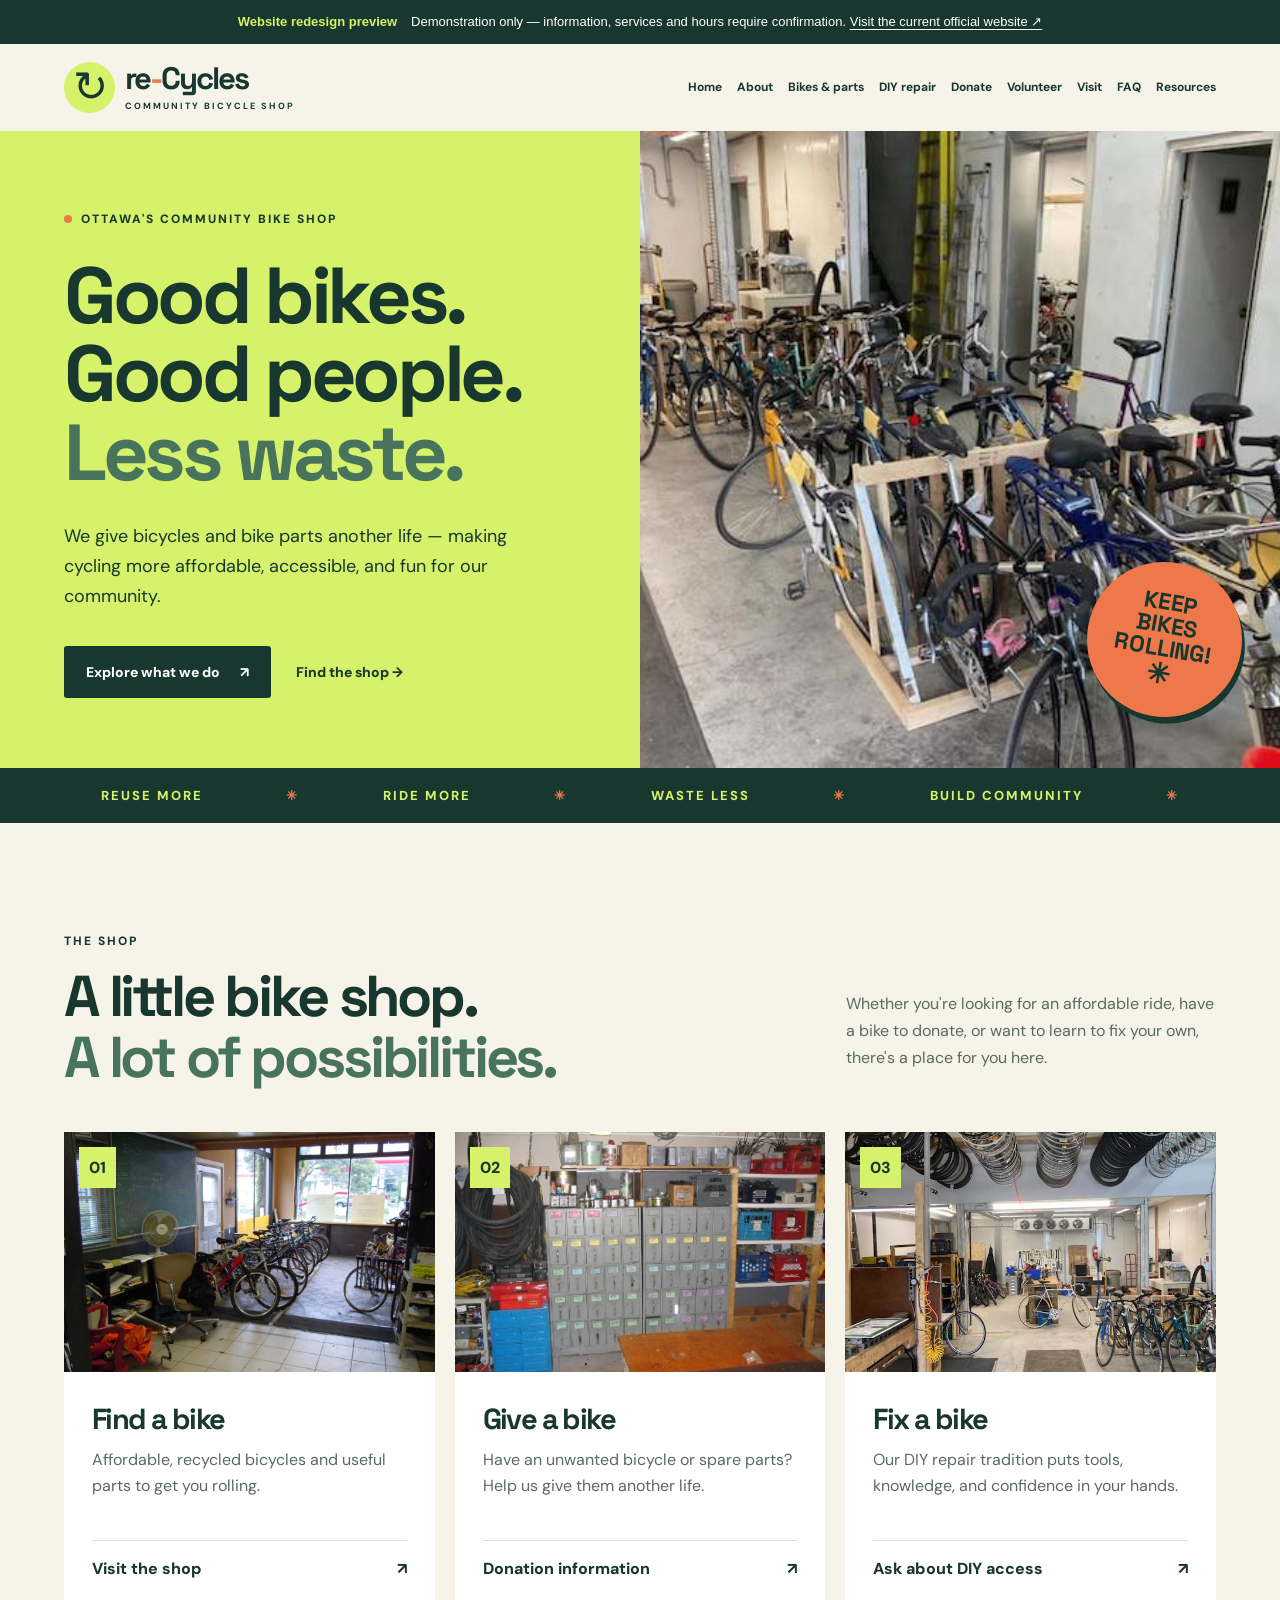
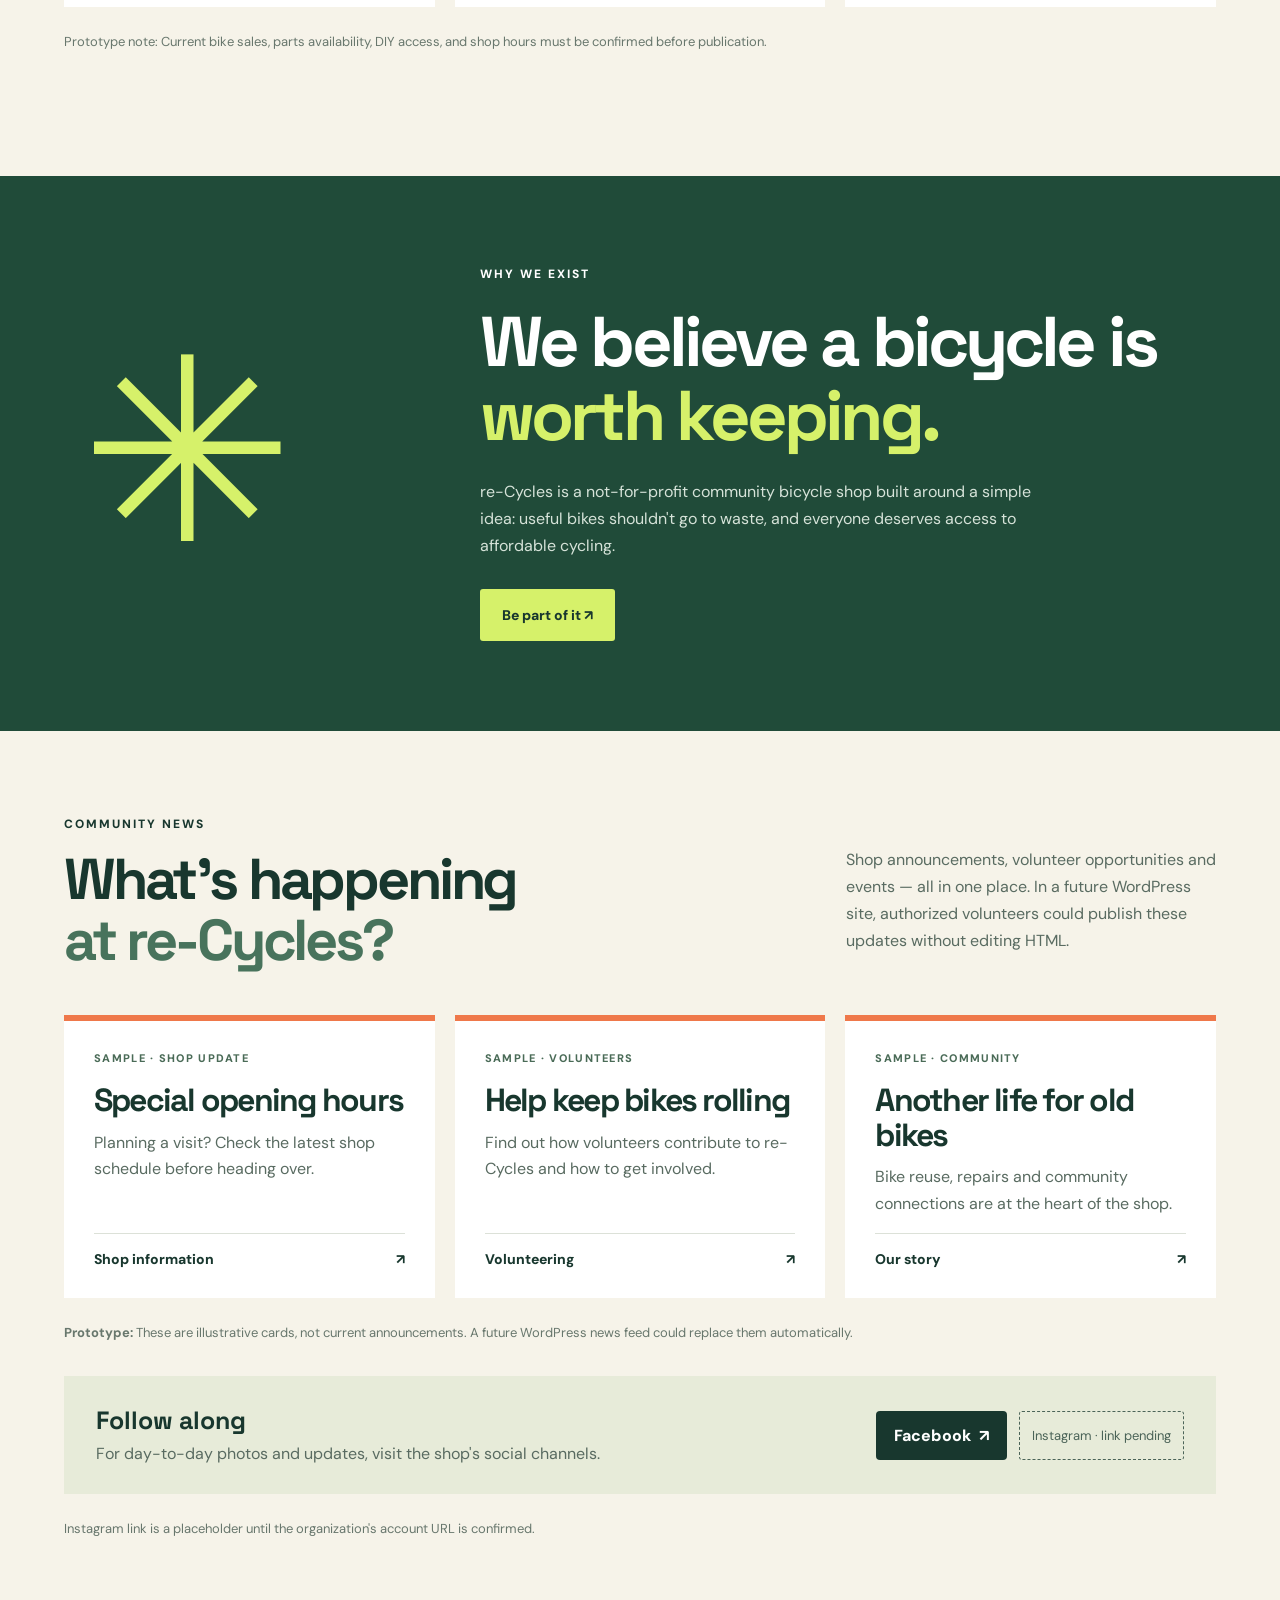
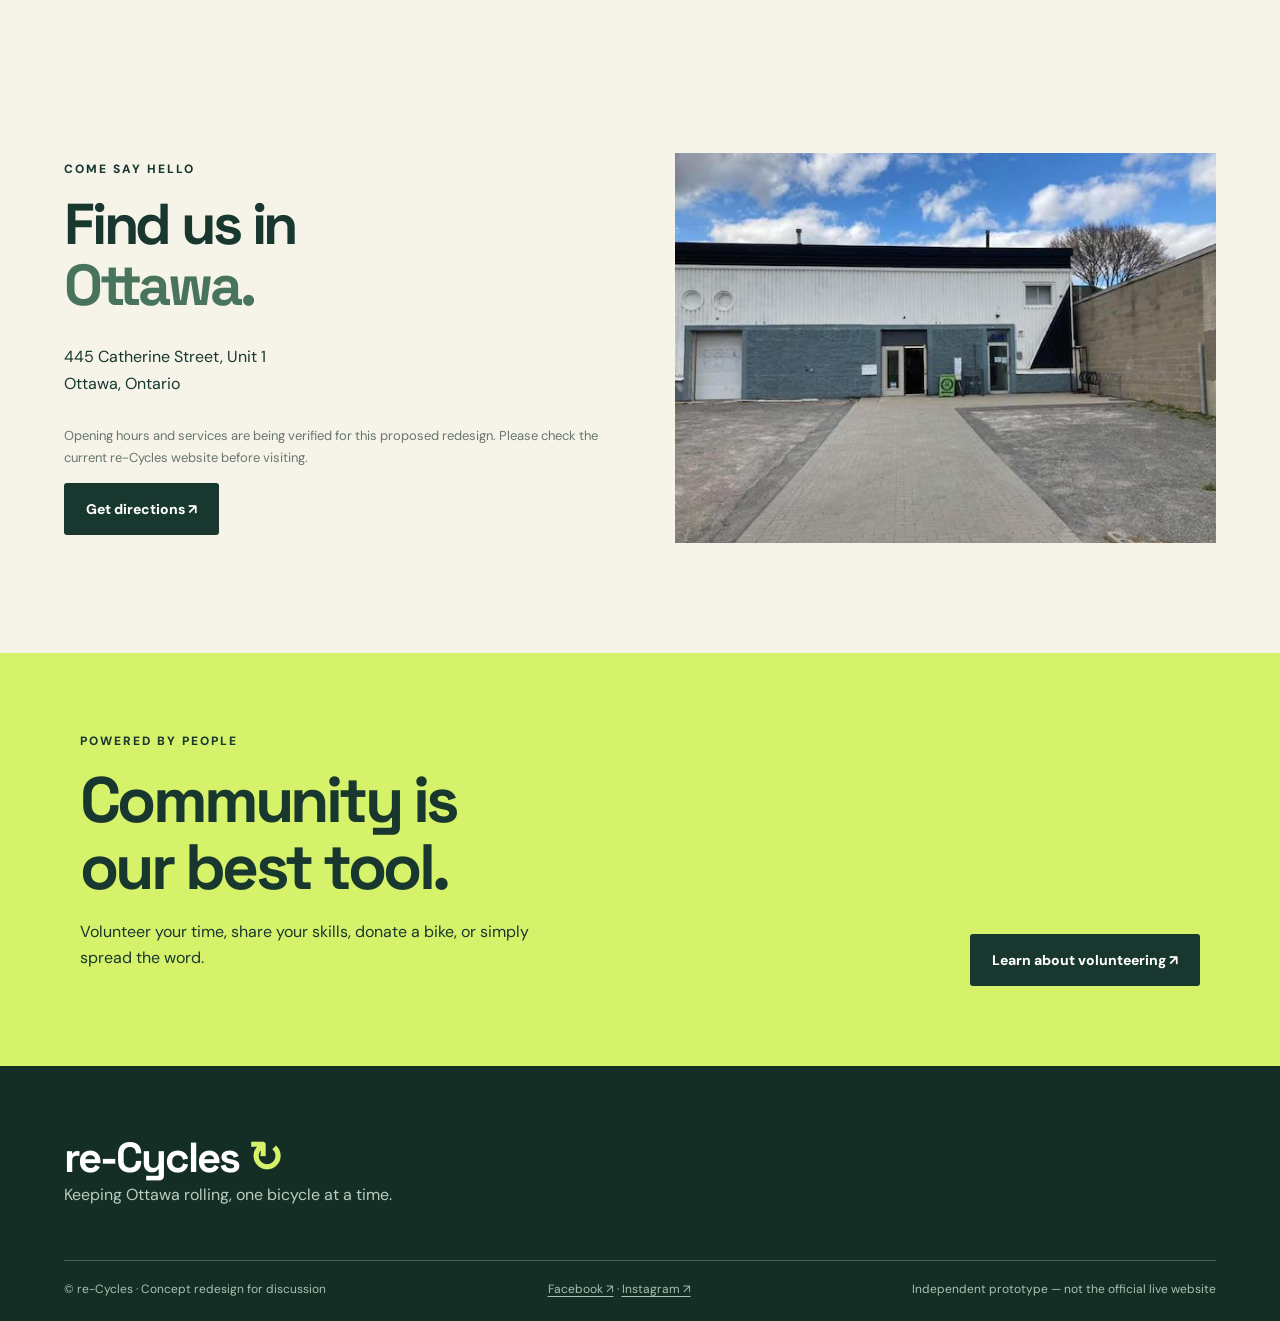
==== index.html @ 0f988ffb "Add files via upload" ====
<!doctype html>
<html lang="en"><head><meta charset="utf-8"><meta name="viewport" content="width=device-width,initial-scale=1"><meta name="description" content="re-Cycles is Ottawa's community bicycle recycling and DIY repair shop."><title>re-Cycles | Community Bicycle Shop</title><link rel="stylesheet" href="style.css"></head><body>
<div class="demo-banner" role="note"><strong>Website redesign preview</strong><span>Demonstration only — information, services and hours require confirmation. <a href="https://re-cycles.ca/" target="_blank" rel="noopener noreferrer">Visit the current official website ↗</a></span></div>

<header class="site-header"><a class="brand" href="index.html"><span class="brand-icon">↻</span><span>re<span class="hyphen">-</span>Cycles<small>COMMUNITY BICYCLE SHOP</small></span></a><button class="menu-toggle" type="button" aria-expanded="false" aria-controls="main-nav">Menu ☰</button><nav id="main-nav"><a href="index.html">Home</a><a href="about.html">About</a><a href="bikes.html">Bikes & parts</a><a href="diy.html">DIY repair</a><a href="donate.html">Donate</a><a href="volunteer.html">Volunteer</a><a href="visit.html">Visit</a><a href="faq.html">FAQ</a><a href="resources.html">Resources</a></nav></header>
<main><section class="mobile-actions" aria-label="Quick links"><a href="visit.html">⌖<span>Visit the shop</span></a><a href="bikes.html">🚲<span>Get a bike</span></a><a href="diy.html">🔧<span>Fix your bike</span></a><a href="donate.html">♡<span>Donate</span></a></section><section class="hero"><div class="hero-copy"><div class="eyebrow"><span class="dot"></span> OTTAWA'S COMMUNITY BIKE SHOP</div><h1>Good bikes.<br>Good people.<br><em>Less waste.</em></h1><p>We give bicycles and bike parts another life — making cycling more affordable, accessible, and fun for our community.</p><div class="hero-actions"><a class="button button-dark" href="bikes.html">Explore what we do <span>↗</span></a><a class="text-link" href="visit.html">Find the shop →</a></div></div><div class="hero-photo"><img src="images/445bikes.jpg" alt="Rows of bicycles at the re-Cycles workshop"><div class="photo-sticker">KEEP<br>BIKES<br>ROLLING! <span>✳</span></div></div></section>
<div class="ticker"><span>REUSE MORE</span><b>✳</b><span>RIDE MORE</span><b>✳</b><span>WASTE LESS</span><b>✳</b><span>BUILD COMMUNITY</span><b>✳</b></div>
<section class="section" id="what-we-do"><div class="section-top"><div><div class="eyebrow">THE SHOP</div><h2>A little bike shop.<br><em>A lot of possibilities.</em></h2></div><p>Whether you're looking for an affordable ride, have a bike to donate, or want to learn to fix your own, there's a place for you here.</p></div><div class="service-grid"><article class="service-card" id="find-bike"><div class="service-image"><img src="images/bikes.jpg" alt="Used bicycles"><span class="number">01</span></div><div class="service-body"><h3>Find a bike</h3><p>Affordable, recycled bicycles and useful parts to get you rolling.</p><a href="visit.html">Visit the shop <span>↗</span></a></div></article><article class="service-card" id="donate-bike"><div class="service-image"><img src="images/parts.jpg" alt="Reclaimed bicycle parts"><span class="number">02</span></div><div class="service-body"><h3>Give a bike</h3><p>Have an unwanted bicycle or spare parts? Help us give them another life.</p><a href="donate.html">Donation information <span>↗</span></a></div></article><article class="service-card" id="fix-bike"><div class="service-image"><img src="images/445inside1.jpg" alt="Inside the re-Cycles community bicycle workshop"><span class="number">03</span></div><div class="service-body"><h3>Fix a bike</h3><p>Our DIY repair tradition puts tools, knowledge, and confidence in your hands.</p><a href="diy.html">Ask about DIY access <span>↗</span></a></div></article></div><p class="note">Prototype note: Current bike sales, parts availability, DIY access, and shop hours must be confirmed before publication.</p></section>
<section class="mission" id="about"><div class="mission-symbol">✳</div><div><div class="eyebrow">WHY WE EXIST</div><h2>We believe a bicycle is <em>worth keeping.</em></h2><p>re-Cycles is a not-for-profit community bicycle shop built around a simple idea: useful bikes shouldn't go to waste, and everyone deserves access to affordable cycling.</p><a class="button button-light" href="volunteer.html">Be part of it ↗</a></div></section>
<section class="section news-section" id="news" aria-labelledby="news-heading"><div class="section-top"><div><div class="eyebrow">COMMUNITY NEWS</div><h2 id="news-heading">What's happening<br><em>at re-Cycles?</em></h2></div><p>Shop announcements, volunteer opportunities and events — all in one place. In a future WordPress site, authorized volunteers could publish these updates without editing HTML.</p></div><div class="news-grid"><article class="news-card"><span class="news-type">SAMPLE · SHOP UPDATE</span><h3>Special opening hours</h3><p>Planning a visit? Check the latest shop schedule before heading over.</p><a href="visit.html">Shop information <span aria-hidden="true">↗</span></a></article><article class="news-card"><span class="news-type">SAMPLE · VOLUNTEERS</span><h3>Help keep bikes rolling</h3><p>Find out how volunteers contribute to re-Cycles and how to get involved.</p><a href="volunteer.html">Volunteering <span aria-hidden="true">↗</span></a></article><article class="news-card"><span class="news-type">SAMPLE · COMMUNITY</span><h3>Another life for old bikes</h3><p>Bike reuse, repairs and community connections are at the heart of the shop.</p><a href="about.html">Our story <span aria-hidden="true">↗</span></a></article></div><p class="note"><strong>Prototype:</strong> These are illustrative cards, not current announcements. A future WordPress news feed could replace them automatically.</p><div class="social-strip"><div><strong>Follow along</strong><p>For day-to-day photos and updates, visit the shop's social channels.</p></div><div class="social-links"><a href="https://www.facebook.com/reCyclesBicycleShop" target="_blank" rel="noopener noreferrer">Facebook <span aria-hidden="true">↗</span></a><span class="social-pending" title="Official account link to be confirmed">Instagram · link pending</span></div></div><p class="note">Instagram link is a placeholder until the organization's account URL is confirmed.</p></section>
<section class="section lower" id="visit"><div><div class="eyebrow">COME SAY HELLO</div><h2>Find us in<br><em>Ottawa.</em></h2><p>445 Catherine Street, Unit 1<br>Ottawa, Ontario</p><p class="note">Opening hours and services are being verified for this proposed redesign. Please check the current re-Cycles website before visiting.</p><a class="button button-dark" href="https://www.google.com/maps/search/?api=1&query=445+Catherine+Street+Ottawa" target="_blank" rel="noopener">Get directions ↗</a></div><img src="images/445outside.jpg" alt="Exterior of the re-Cycles shop at 445 Catherine Street"></section>
<section class="join" id="get-involved"><div><div class="eyebrow">POWERED BY PEOPLE</div><h2>Community is<br>our best tool.</h2><p>Volunteer your time, share your skills, donate a bike, or simply spread the word.</p></div><a class="button button-dark" href="volunteer.html">Learn about volunteering ↗</a></section></main>
<footer><div class="footer-brand">re-Cycles <span>↻</span></div><p>Keeping Ottawa rolling, one bicycle at a time.</p><div class="footer-bottom"><span>© re-Cycles · Concept redesign for discussion</span><span><a href="https://www.facebook.com/reCyclesBicycleShop" target="_blank" rel="noopener noreferrer">Facebook ↗</a> · <a href="https://www.instagram.com/" target="_blank" rel="noopener noreferrer" title="Instagram address to be confirmed">Instagram ↗</a></span><span>Independent prototype — not the official live website</span></div></footer>
<script>const toggle=document.querySelector('.menu-toggle'),nav=document.querySelector('#main-nav');toggle.addEventListener('click',()=>{const open=toggle.getAttribute('aria-expanded')==='true';toggle.setAttribute('aria-expanded',String(!open));nav.classList.toggle('open',!open)});nav.querySelectorAll('a').forEach(a=>a.addEventListener('click',()=>{nav.classList.remove('open');toggle.setAttribute('aria-expanded','false')}));</script></body></html>
---- style.css ----
@import url('https://fonts.googleapis.com/css2?family=DM+Sans:wght@400;500;600;700;800&family=Space+Grotesk:wght@400;500;600;700&display=swap');
:root{--cream:#f6f3e9;--ink:#18372e;--green:#204b39;--lime:#d6f16a;--orange:#ef784a;--muted:#596b61}*{box-sizing:border-box}html{scroll-behavior:smooth}body{margin:0;background:var(--cream);color:var(--ink);font-family:'DM Sans',Arial,sans-serif}a{color:inherit;text-decoration:none}img{display:block;width:100%;object-fit:cover}.site-header{display:flex;align-items:center;justify-content:space-between;padding:18px max(5%,calc((100vw - 1280px)/2));gap:25px;background:var(--cream)}.brand{display:flex;align-items:center;gap:10px;font:700 31px 'Space Grotesk',sans-serif;letter-spacing:-2px;line-height:1}.brand-icon{display:grid;place-items:center;background:var(--lime);border-radius:50%;height:51px;width:51px;font-size:42px;font-weight:400}.brand small{display:block;font:700 9px 'DM Sans',sans-serif;letter-spacing:2px;margin-top:6px}.hyphen{color:#e77c51}nav{display:flex;align-items:center;gap:30px;font-size:14px;font-weight:700}nav a:hover,.text-link:hover{text-decoration:underline}.nav-cta{background:var(--ink);color:white;padding:14px 21px;border-radius:3px}.menu-toggle{display:none}.hero{display:grid;grid-template-columns:1fr 1fr;min-height:570px;background:var(--lime)}.hero-copy{padding:80px 7% 70px max(10%,calc((100vw - 1280px)/2));align-self:center}.eyebrow{font-size:12px;font-weight:800;letter-spacing:2px;display:flex;align-items:center;gap:9px}.dot{height:8px;width:8px;border-radius:50%;background:var(--orange)}h1,h2,h3,p{margin-top:0}h1,h2,h3{font-family:'Space Grotesk',sans-serif;letter-spacing:-.055em}h1{font-size:clamp(58px,6.2vw,104px);line-height:.99;margin:30px 0}h1 em,h2 em{font-style:normal;color:#48735c}.hero-copy p{max-width:480px;font-size:18px;line-height:1.65}.hero-actions{display:flex;gap:25px;align-items:center;margin-top:35px;flex-wrap:wrap}.button{display:inline-flex;gap:20px;align-items:center;justify-content:space-between;padding:17px 22px;border-radius:3px;font-weight:800;font-size:14px}.button-dark{background:var(--ink);color:white}.button-light{background:var(--lime);color:var(--ink)}.text-link{font-weight:800;font-size:14px}.hero-photo{position:relative;min-height:480px}.hero-photo img{height:100%;filter:saturate(.85)}.photo-sticker{position:absolute;right:6%;bottom:8%;width:155px;height:155px;display:flex;flex-direction:column;justify-content:center;align-items:center;transform:rotate(10deg);background:var(--orange);border-radius:50%;font:800 23px/1 'Space Grotesk',sans-serif;text-align:center;box-shadow:4px 6px 0 #18372e}.photo-sticker span{font-size:28px}.ticker{display:flex;justify-content:space-around;gap:10px;background:var(--ink);color:var(--lime);padding:19px 5%;font-weight:800;font-size:13px;letter-spacing:2px}.ticker b{color:var(--orange)}.section{max-width:1280px;margin:auto;padding:110px 5%}.section-top{display:flex;justify-content:space-between;align-items:end;gap:50px;margin-bottom:45px}.section-top h2,.lower h2{font-size:clamp(42px,4.5vw,70px);line-height:1.05;margin:17px 0 0}.section-top>p{max-width:370px;line-height:1.7;color:var(--muted)}.service-grid{display:grid;grid-template-columns:repeat(3,1fr);gap:20px}.service-card{background:#fff;overflow:hidden}.service-image{position:relative;height:240px}.service-image img{height:100%}.number{position:absolute;top:15px;left:15px;background:var(--lime);font-weight:800;padding:10px}.service-body{padding:28px}.service-body h3{font-size:29px;margin-bottom:10px}.service-body p{line-height:1.6;color:var(--muted);min-height:77px}.service-body a{display:flex;justify-content:space-between;font-weight:800;border-top:1px solid #dce1d8;padding-top:17px}.note{color:#68776d;font-size:13px;line-height:1.6;margin-top:25px}.mission{background:var(--green);color:white;padding:90px max(5%,calc((100vw - 1120px)/2));display:grid;grid-template-columns:1fr 2fr;gap:40px;align-items:center}.mission-symbol{font-size:clamp(150px,20vw,300px);line-height:1;color:var(--lime)}.mission h2{font-size:clamp(45px,5.5vw,80px);line-height:1.05;margin:24px 0}.mission h2 em{color:var(--lime)}.mission p{max-width:580px;line-height:1.7;color:#d6e3d9;margin-bottom:30px}.lower{display:grid;grid-template-columns:1fr 1fr;align-items:center;gap:70px}.lower p{line-height:1.7;margin-top:28px}.lower img{height:390px}.join{background:var(--lime);padding:80px max(5%,calc((100vw - 1120px)/2));display:flex;align-items:end;justify-content:space-between;gap:30px}.join h2{font-size:clamp(48px,5vw,76px);line-height:1.05;margin:18px 0}.join p{max-width:500px;line-height:1.6}footer{background:#142e25;color:white;padding:65px 5% 24px}.footer-brand{font:700 42px 'Space Grotesk',sans-serif;letter-spacing:-2px}.footer-brand span{color:var(--lime)}footer>p{color:#bacdc0}.footer-bottom{display:flex;justify-content:space-between;gap:20px;border-top:1px solid #466054;margin-top:55px;padding-top:20px;color:#a9c1b0;font-size:12px}@media(max-width:850px){.site-header{padding:15px 5%;flex-wrap:wrap}.menu-toggle{display:block;background:transparent;border:1px solid var(--ink);padding:10px;font-weight:800}nav{display:none;width:100%;flex-direction:column;align-items:stretch;gap:0}nav.open{display:flex}nav a{padding:14px}.hero{grid-template-columns:1fr}.hero-copy{padding:70px 6%}.hero-photo{min-height:340px;height:400px}.section{padding:70px 5%}.section-top{display:block}.service-grid{grid-template-columns:1fr}.service-image{height:260px}.service-body p{min-height:0}.mission{grid-template-columns:1fr;padding:70px 6%}.mission-symbol{font-size:120px}.lower{grid-template-columns:1fr;gap:30px}.join{display:block;padding:70px 6%}.join .button{margin-top:20px}.ticker{font-size:10px;flex-wrap:wrap}.footer-bottom{flex-direction:column}}@media(prefers-reduced-motion:reduce){html{scroll-behavior:auto}}

/* Version 2: mobile-first quick actions and accessible touch navigation */
.mobile-actions{display:none}
#find-bike,#fix-bike,#donate-bike,#visit{scroll-margin-top:24px}
:focus-visible{outline:3px solid #ef784a;outline-offset:4px}
@media(max-width:850px){
 .mobile-actions{display:grid;grid-template-columns:repeat(2,minmax(0,1fr));gap:10px;padding:14px 5% 18px;background:var(--cream)}
 .mobile-actions a{min-height:84px;display:flex;flex-direction:column;justify-content:center;align-items:center;gap:7px;text-align:center;background:#e7ebd9;border:1px solid #cbd6bf;border-radius:9px;font-size:14px;font-weight:800;padding:10px 6px}
 .mobile-actions a span{font-size:25px;line-height:1}
 .mobile-actions a:active{background:var(--lime)}
 .menu-toggle{min-height:44px;min-width:92px;border-radius:6px;cursor:pointer}
 nav a{min-height:48px;display:flex;align-items:center;border-top:1px solid #d5dfd0}
 .hero-copy{padding:52px 6%}
 .hero-copy h1{font-size:clamp(48px,10vw,74px)}
 .hero-photo{height:310px;min-height:310px}
 .photo-sticker{height:118px;width:118px;font-size:18px}
 .section-top h2,.lower h2{font-size:clamp(39px,8vw,60px)}
 .service-body a{min-height:48px;align-items:center}
}
@media(max-width:380px){.brand{font-size:25px}.brand-icon{height:42px;width:42px;font-size:35px}.brand small{font-size:7px}.mobile-actions a{font-size:13px}}

/* Version 3: shared internal-page layout */
.site-header nav{gap:15px;flex-wrap:wrap}.site-header nav a{font-size:12px}.sub-hero{background:var(--lime);padding:80px max(5%,calc((100vw - 1120px)/2)) 75px}.sub-hero h1{font-size:clamp(50px,7vw,90px);margin:20px 0}.sub-hero p{font-size:19px;max-width:700px;line-height:1.6}.sub-content{max-width:1120px;margin:auto;padding:65px 5%;display:grid;grid-template-columns:1fr 1fr;gap:22px}.sub-photo{grid-column:1/-1;height:340px}.info-panel{background:white;padding:32px;min-width:0}.info-panel h2{font-size:clamp(27px,3vw,39px);line-height:1.1}.info-panel p,.info-panel li{line-height:1.7;color:#425a4e}.info-panel p:last-child{margin-bottom:0}.inline-link{font-weight:700;text-decoration:underline;text-underline-offset:3px}.faq-list{padding-left:20px}.faq-list li{margin-bottom:10px}.sub-end{padding:60px 5%;background:#e7ebd9;text-align:center}.sub-end h2{font-size:40px}.sub-end p{max-width:600px;margin:0 auto 25px;line-height:1.6}.sub-end .button{display:inline-flex}.mobile-actions a span{font-size:inherit;line-height:inherit}
@media(max-width:850px){.site-header nav{gap:0}.site-header nav a{font-size:15px}.sub-hero{padding:55px 6%}.sub-hero h1{font-size:clamp(44px,11vw,70px)}.sub-content{grid-template-columns:1fr;padding:35px 5%}.sub-photo{height:240px}.info-panel{padding:25px}.sub-end{padding:55px 6%}}

/* Version 4 — sample news cards and social channels */
.news-section{padding-top:85px;padding-bottom:90px}.news-grid{display:grid;grid-template-columns:repeat(3,minmax(0,1fr));gap:20px}.news-card{background:#fff;padding:30px;display:flex;flex-direction:column;min-height:270px;border-top:6px solid var(--orange)}.news-type{font-size:11px;font-weight:800;letter-spacing:1.3px;color:#4a6b57}.news-card h3{font-size:clamp(25px,2.5vw,34px);line-height:1.08;margin:18px 0 12px}.news-card p{color:var(--muted);line-height:1.65;flex:1}.news-card a{border-top:1px solid #dce1d8;padding-top:16px;font-size:14px;font-weight:800;display:flex;justify-content:space-between;gap:15px}.social-strip{margin-top:32px;padding:28px 32px;background:#e7ebd9;display:flex;align-items:center;justify-content:space-between;gap:20px}.social-strip strong{font:700 25px 'Space Grotesk',sans-serif}.social-strip p{margin:6px 0 0;line-height:1.5;color:var(--muted)}.social-links{display:flex;flex-wrap:wrap;gap:12px}.social-links a{padding:14px 18px;background:var(--ink);color:#fff;border-radius:4px;font-weight:800;white-space:nowrap;min-height:48px;display:inline-flex;align-items:center;gap:8px}.social-links a:hover,.social-links a:focus-visible{background:#315b48}.footer-bottom a{text-decoration:underline;text-underline-offset:3px}@media(max-width:850px){.news-grid{grid-template-columns:1fr}.news-card{min-height:0}.social-strip{flex-direction:column;align-items:flex-start;padding:24px}.social-links{width:100%}.social-links a{flex:1;justify-content:center}}@media(max-width:420px){.social-links{flex-direction:column}}

/* Presentation prototype notice */
.demo-banner{background:#18372e;color:#fff;padding:12px 5%;display:flex;align-items:center;justify-content:center;gap:14px;flex-wrap:wrap;font:500 13px/1.5 Arial,sans-serif;text-align:center}
.demo-banner strong{color:#d6f16a;font-weight:800}
.demo-banner a{color:#fff;text-decoration:underline;text-underline-offset:3px}
.demo-banner a:hover,.demo-banner a:focus-visible{color:#d6f16a}
.social-pending{display:inline-flex;align-items:center;padding:10px 12px;border:1px dashed currentColor;border-radius:3px;opacity:.75;font-size:13px}
@media(max-width:600px){.demo-banner{padding:11px 5%;gap:3px;flex-direction:column}.demo-banner span{font-size:12px}}
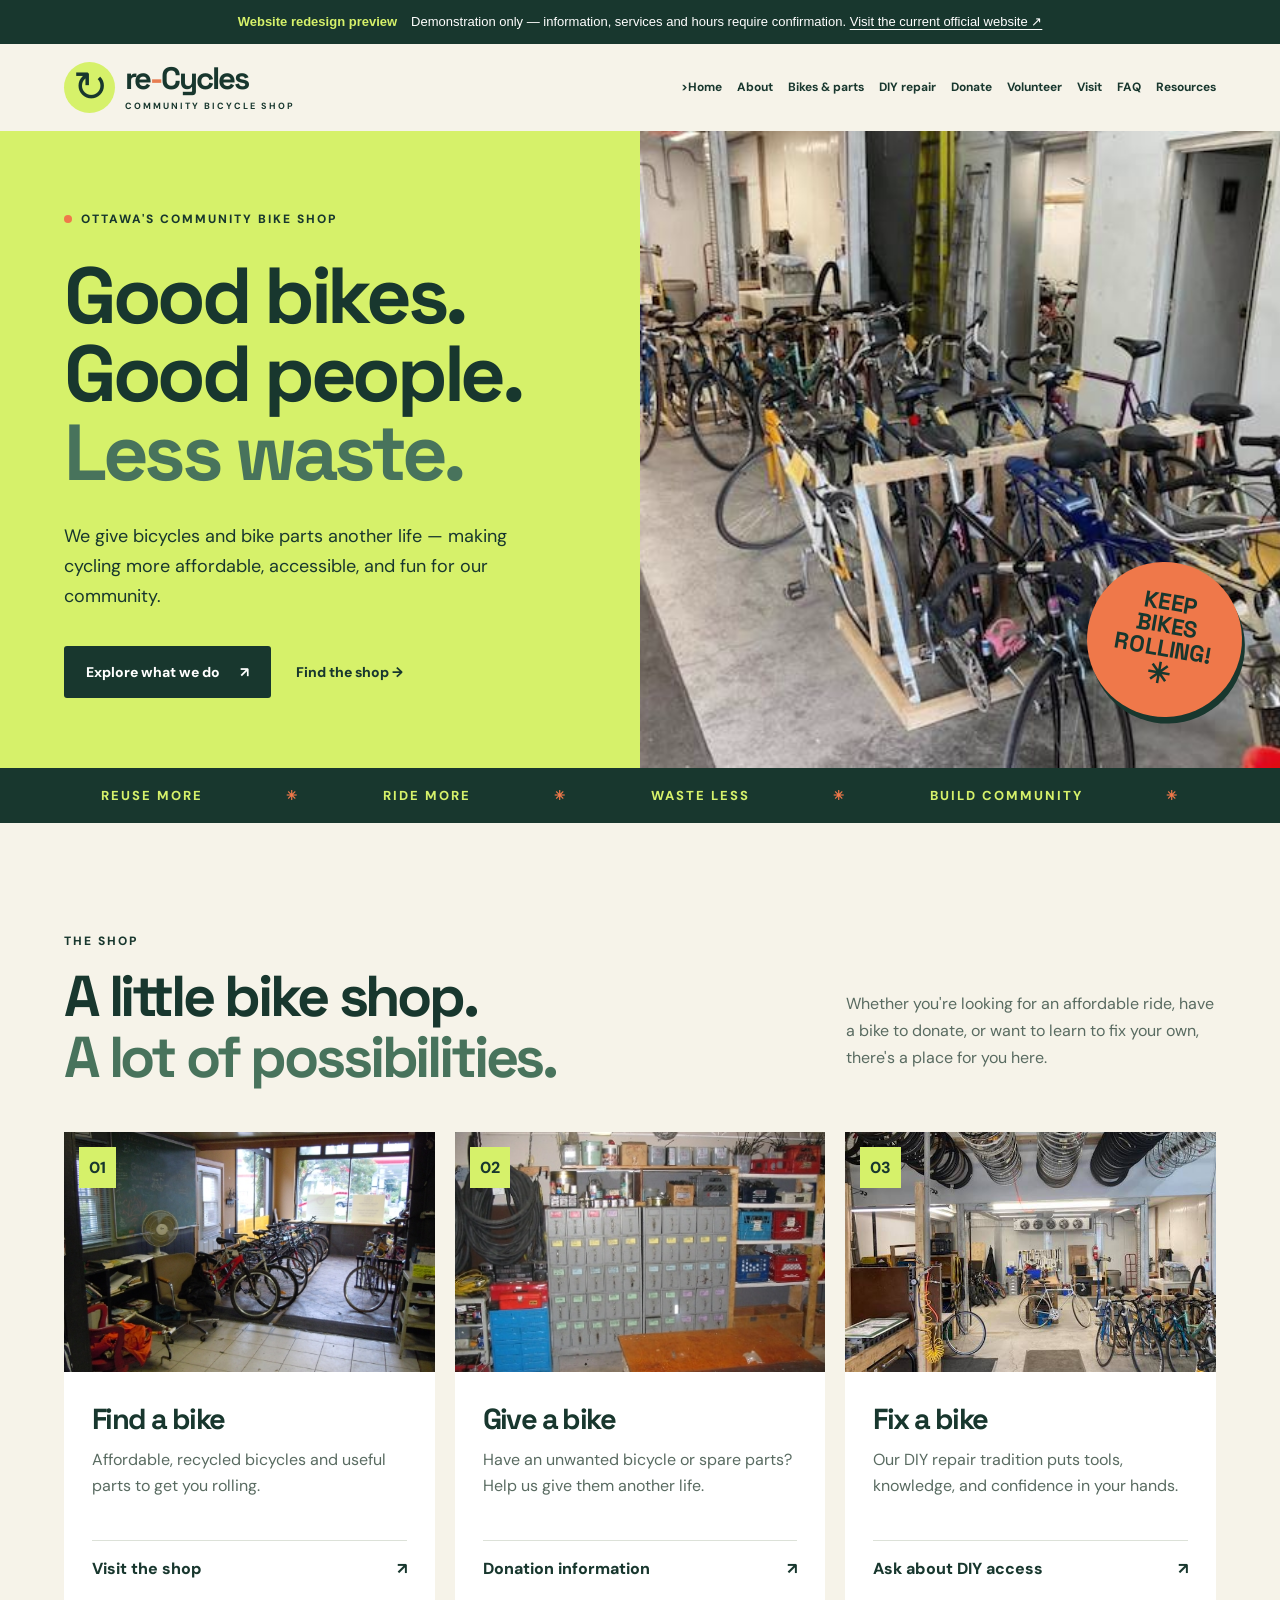
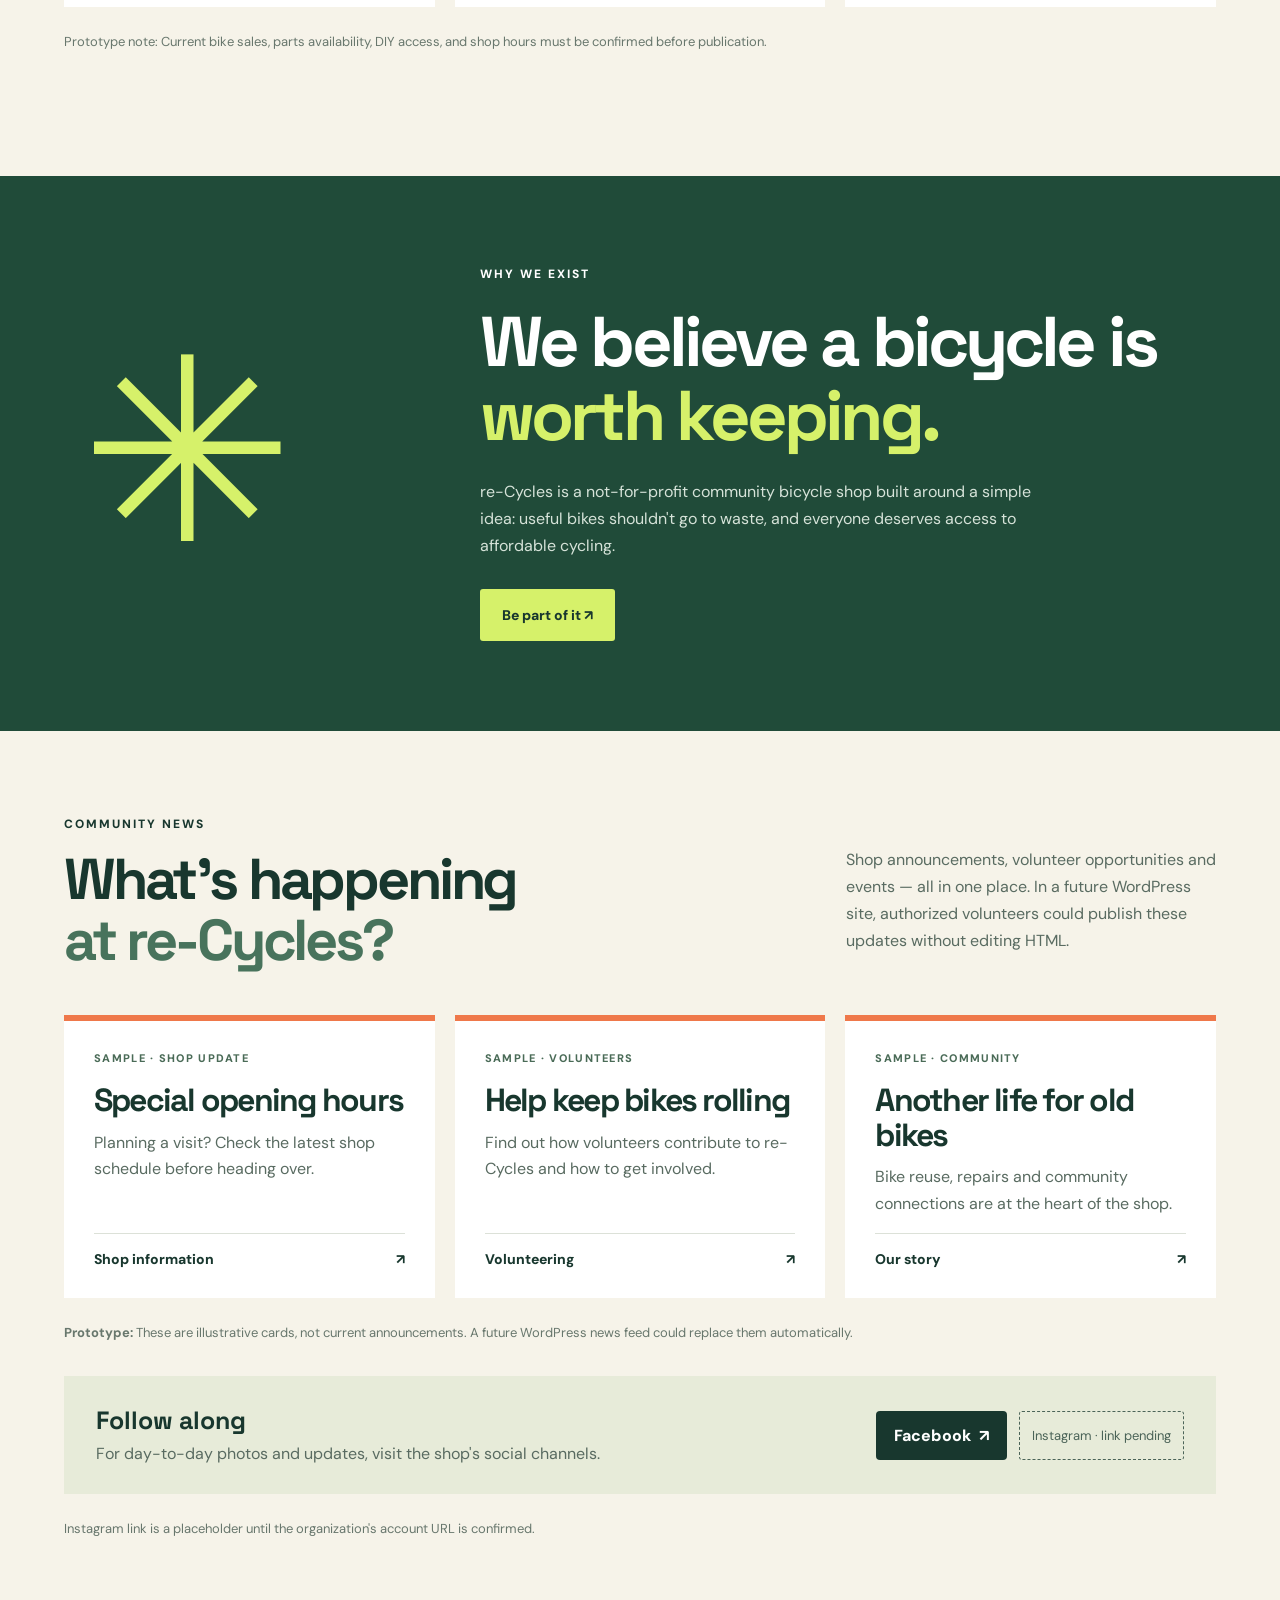
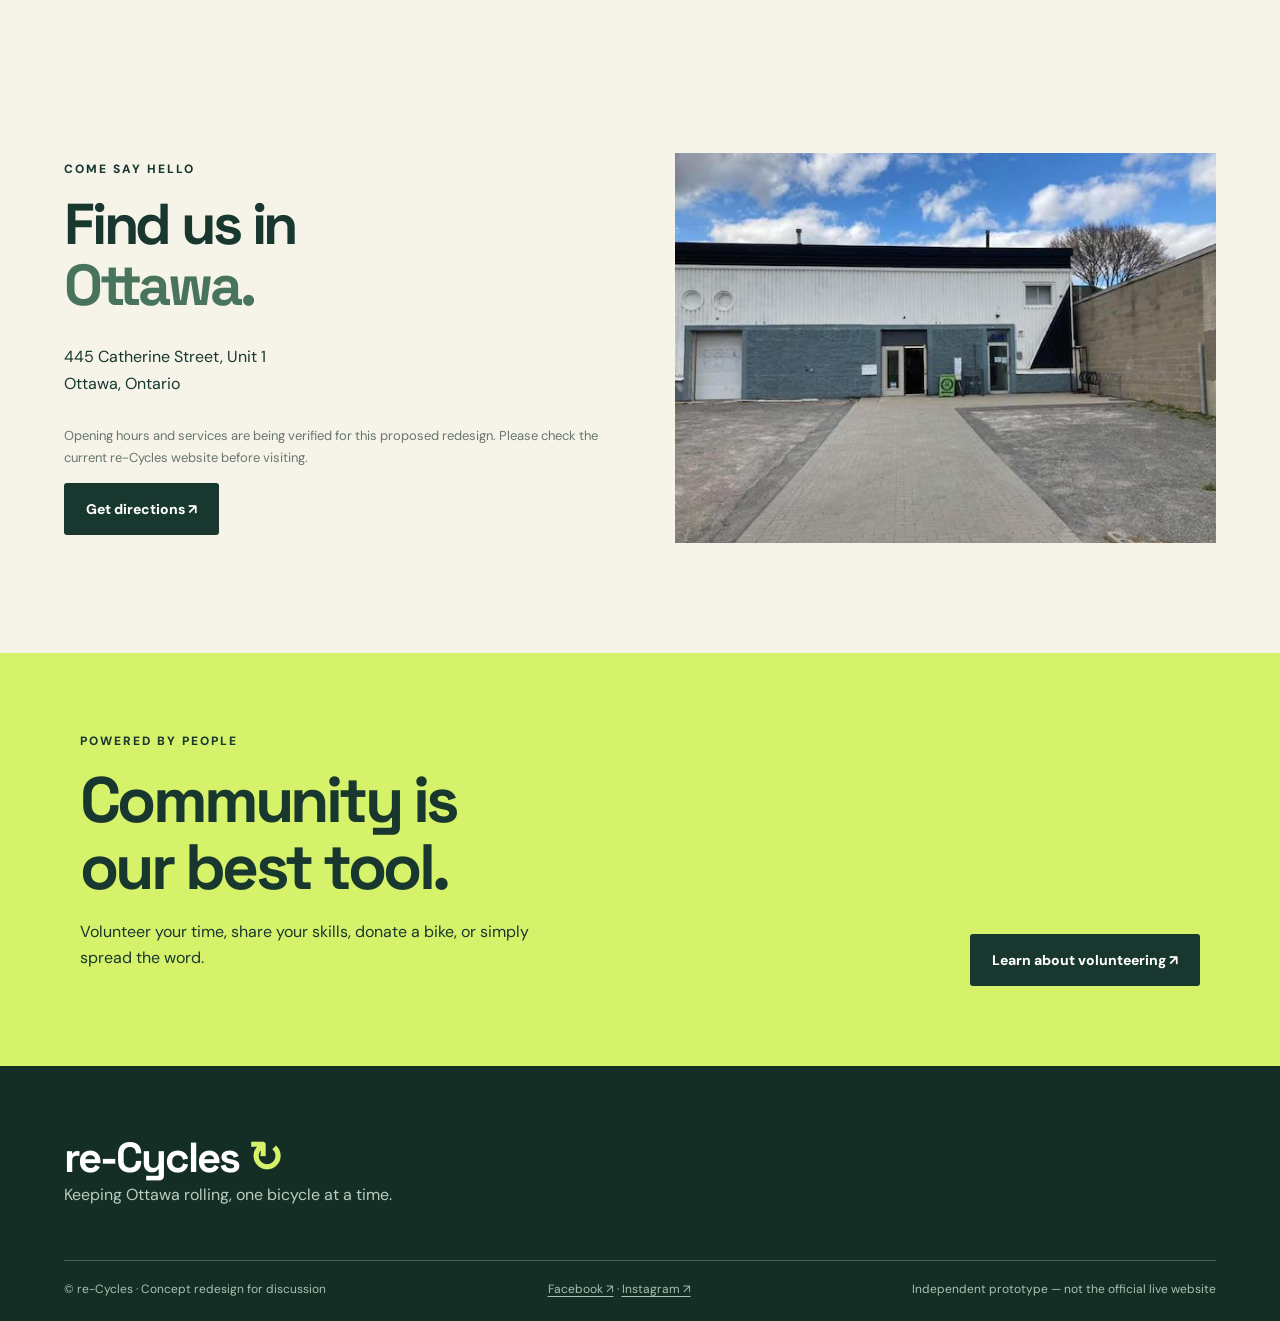
==== commit 4c1cbd30: "Add files via upload" ====
--- a/index.html
+++ b/index.html
@@ -2,7 +2,7 @@
 <html lang="en"><head><meta charset="utf-8"><meta name="viewport" content="width=device-width,initial-scale=1"><meta name="description" content="re-Cycles is Ottawa's community bicycle recycling and DIY repair shop."><title>re-Cycles | Community Bicycle Shop</title><link rel="stylesheet" href="style.css"></head><body>
 <div class="demo-banner" role="note"><strong>Website redesign preview</strong><span>Demonstration only — information, services and hours require confirmation. <a href="https://re-cycles.ca/" target="_blank" rel="noopener noreferrer">Visit the current official website ↗</a></span></div>
 
-<header class="site-header"><a class="brand" href="index.html"><span class="brand-icon">↻</span><span>re<span class="hyphen">-</span>Cycles<small>COMMUNITY BICYCLE SHOP</small></span></a><button class="menu-toggle" type="button" aria-expanded="false" aria-controls="main-nav">Menu ☰</button><nav id="main-nav"><a href="index.html">Home</a><a href="about.html">About</a><a href="bikes.html">Bikes & parts</a><a href="diy.html">DIY repair</a><a href="donate.html">Donate</a><a href="volunteer.html">Volunteer</a><a href="visit.html">Visit</a><a href="faq.html">FAQ</a><a href="resources.html">Resources</a></nav></header>
+<header class="site-header"><a class="brand" href="index.html"><span class="brand-icon">↻</span><span>re<span class="hyphen">-</span>Cycles<small>COMMUNITY BICYCLE SHOP</small></span></a><button class="menu-toggle" type="button" aria-expanded="false" aria-controls="main-nav">Menu ☰</button><nav id="main-nav"><a href="index.html aria-current="page">>Home</a><a href="about.html">About</a><a href="bikes.html">Bikes & parts</a><a href="diy.html">DIY repair</a><a href="donate.html">Donate</a><a href="volunteer.html">Volunteer</a><a href="visit.html">Visit</a><a href="faq.html">FAQ</a><a href="resources.html">Resources</a></nav></header>
 <main><section class="mobile-actions" aria-label="Quick links"><a href="visit.html">⌖<span>Visit the shop</span></a><a href="bikes.html">🚲<span>Get a bike</span></a><a href="diy.html">🔧<span>Fix your bike</span></a><a href="donate.html">♡<span>Donate</span></a></section><section class="hero"><div class="hero-copy"><div class="eyebrow"><span class="dot"></span> OTTAWA'S COMMUNITY BIKE SHOP</div><h1>Good bikes.<br>Good people.<br><em>Less waste.</em></h1><p>We give bicycles and bike parts another life — making cycling more affordable, accessible, and fun for our community.</p><div class="hero-actions"><a class="button button-dark" href="bikes.html">Explore what we do <span>↗</span></a><a class="text-link" href="visit.html">Find the shop →</a></div></div><div class="hero-photo"><img src="images/445bikes.jpg" alt="Rows of bicycles at the re-Cycles workshop"><div class="photo-sticker">KEEP<br>BIKES<br>ROLLING! <span>✳</span></div></div></section>
 <div class="ticker"><span>REUSE MORE</span><b>✳</b><span>RIDE MORE</span><b>✳</b><span>WASTE LESS</span><b>✳</b><span>BUILD COMMUNITY</span><b>✳</b></div>
 <section class="section" id="what-we-do"><div class="section-top"><div><div class="eyebrow">THE SHOP</div><h2>A little bike shop.<br><em>A lot of possibilities.</em></h2></div><p>Whether you're looking for an affordable ride, have a bike to donate, or want to learn to fix your own, there's a place for you here.</p></div><div class="service-grid"><article class="service-card" id="find-bike"><div class="service-image"><img src="images/bikes.jpg" alt="Used bicycles"><span class="number">01</span></div><div class="service-body"><h3>Find a bike</h3><p>Affordable, recycled bicycles and useful parts to get you rolling.</p><a href="visit.html">Visit the shop <span>↗</span></a></div></article><article class="service-card" id="donate-bike"><div class="service-image"><img src="images/parts.jpg" alt="Reclaimed bicycle parts"><span class="number">02</span></div><div class="service-body"><h3>Give a bike</h3><p>Have an unwanted bicycle or spare parts? Help us give them another life.</p><a href="donate.html">Donation information <span>↗</span></a></div></article><article class="service-card" id="fix-bike"><div class="service-image"><img src="images/445inside1.jpg" alt="Inside the re-Cycles community bicycle workshop"><span class="number">03</span></div><div class="service-body"><h3>Fix a bike</h3><p>Our DIY repair tradition puts tools, knowledge, and confidence in your hands.</p><a href="diy.html">Ask about DIY access <span>↗</span></a></div></article></div><p class="note">Prototype note: Current bike sales, parts availability, DIY access, and shop hours must be confirmed before publication.</p></section>
--- a/style.css
+++ b/style.css
@@ -35,3 +35,12 @@
 .demo-banner a:hover,.demo-banner a:focus-visible{color:#d6f16a}
 .social-pending{display:inline-flex;align-items:center;padding:10px 12px;border:1px dashed currentColor;border-radius:3px;opacity:.75;font-size:13px}
 @media(max-width:600px){.demo-banner{padding:11px 5%;gap:3px;flex-direction:column}.demo-banner span{font-size:12px}}
+
+/* Version 4.2 — compact mobile shortcuts for smaller phones */
+@media (max-width:850px) {
+  .mobile-actions { gap:8px; padding:9px 5% 11px; }
+  .mobile-actions a { min-height:54px; padding:6px 5px; gap:3px; line-height:1.15; }
+  .mobile-actions a > span { font-size:inherit; }
+  .mobile-actions a[aria-current="page"] { background:var(--lime); border-color:#8daa45; box-shadow:inset 0 0 0 1px #8daa45; }
+  .site-header nav a[aria-current="page"] { background:#e7ebd9; text-decoration:underline; text-underline-offset:4px; }
+}
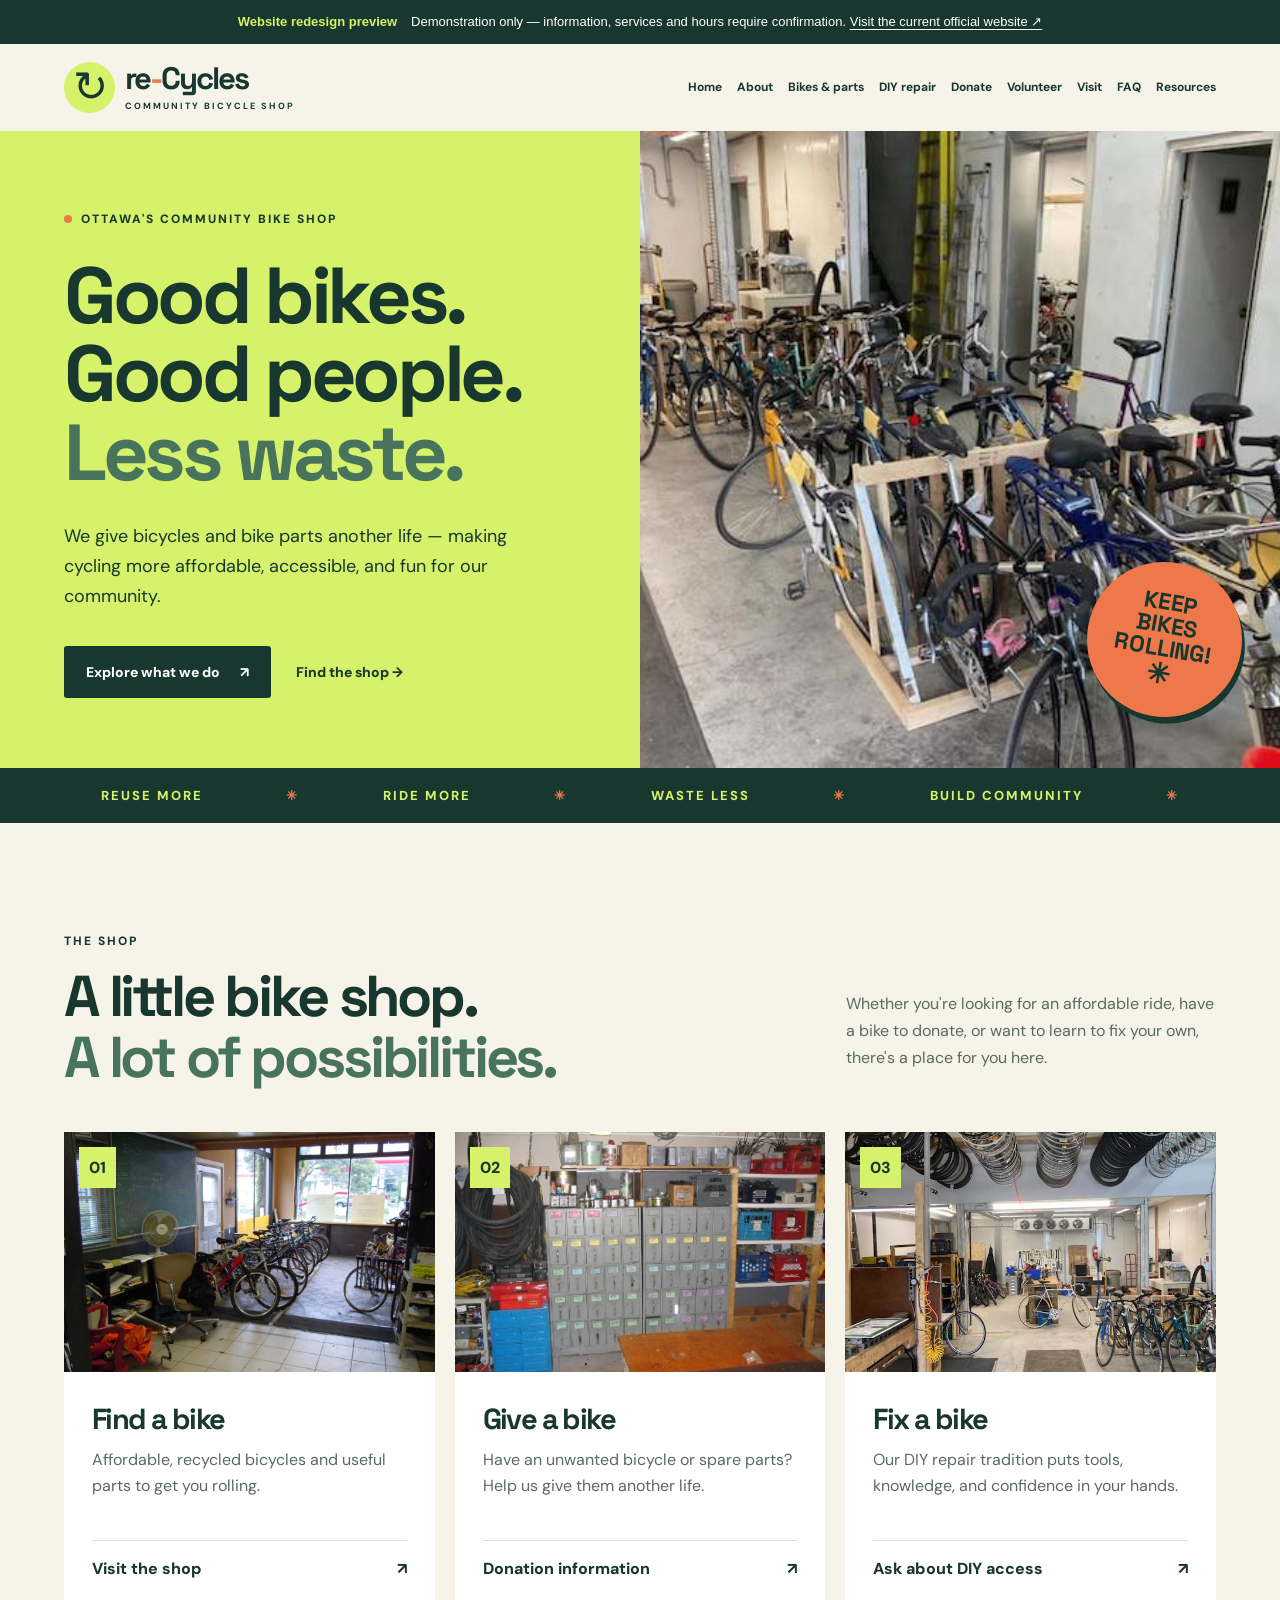
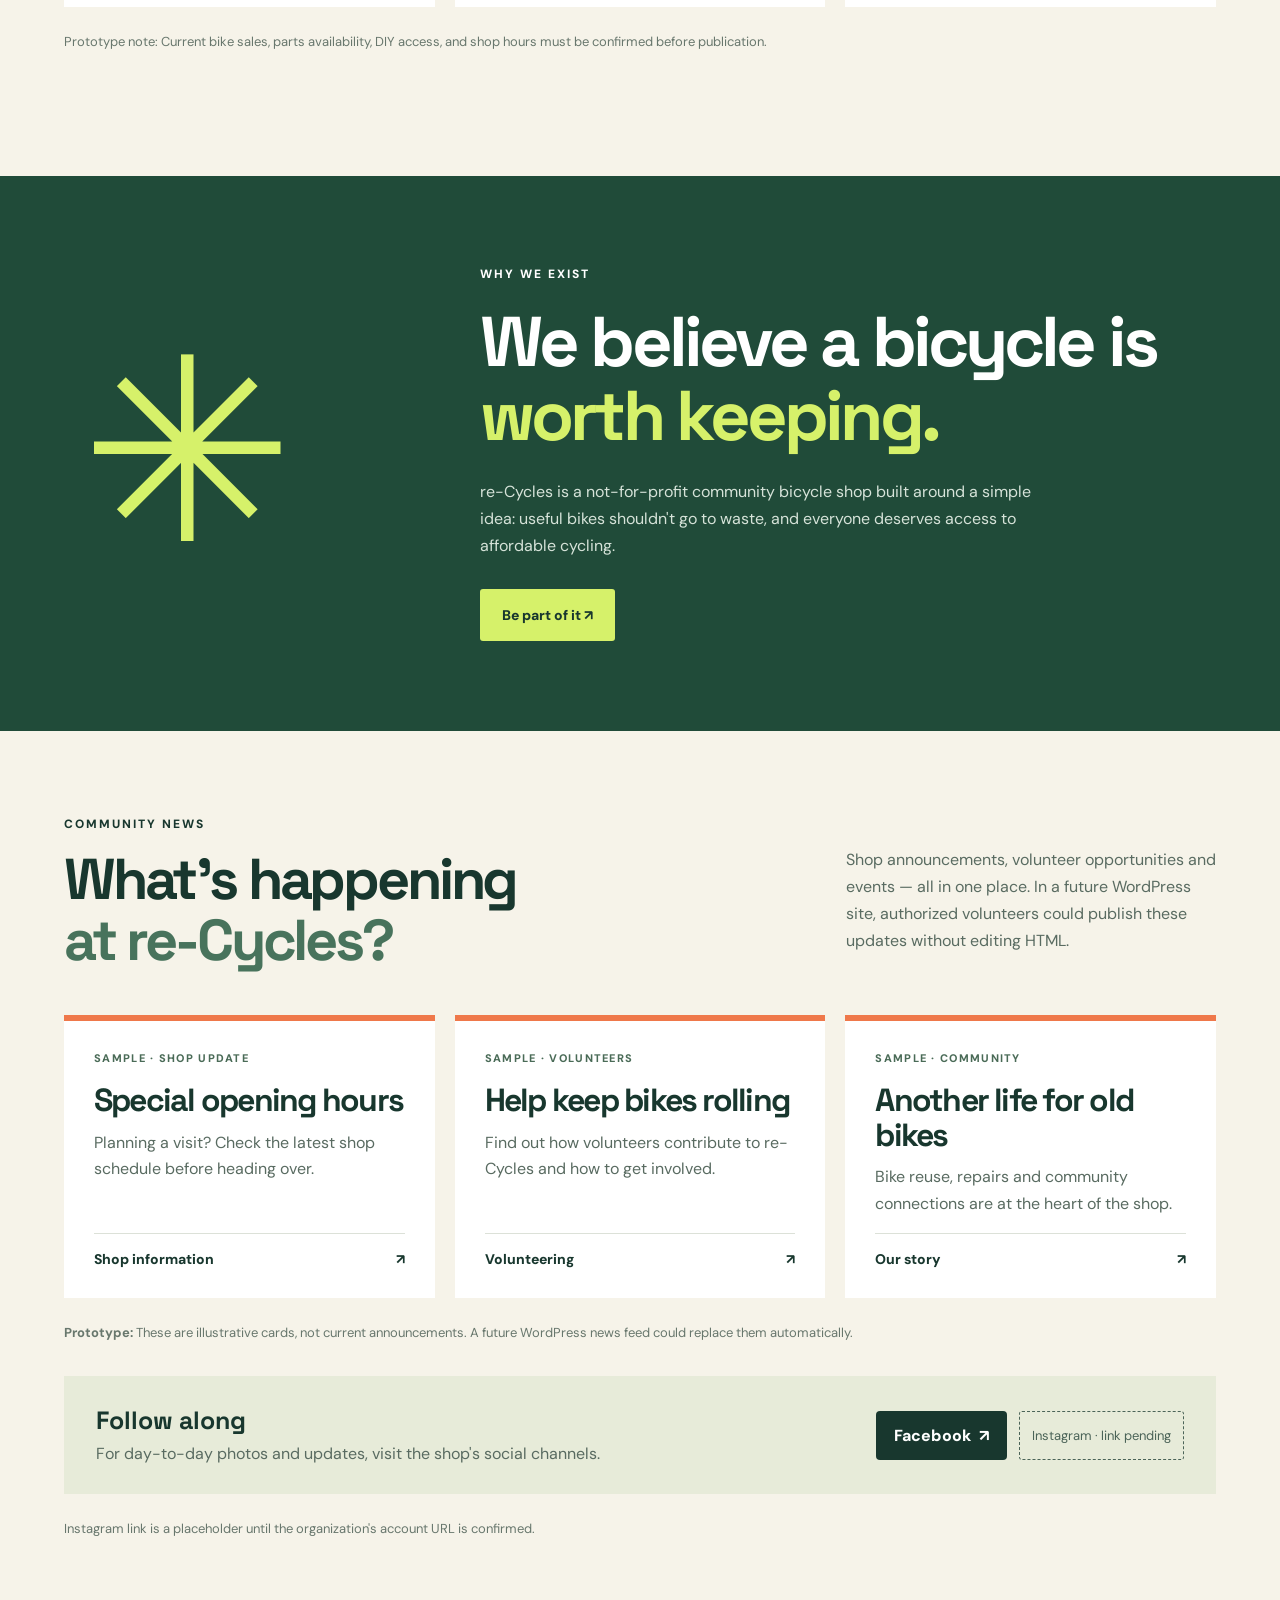
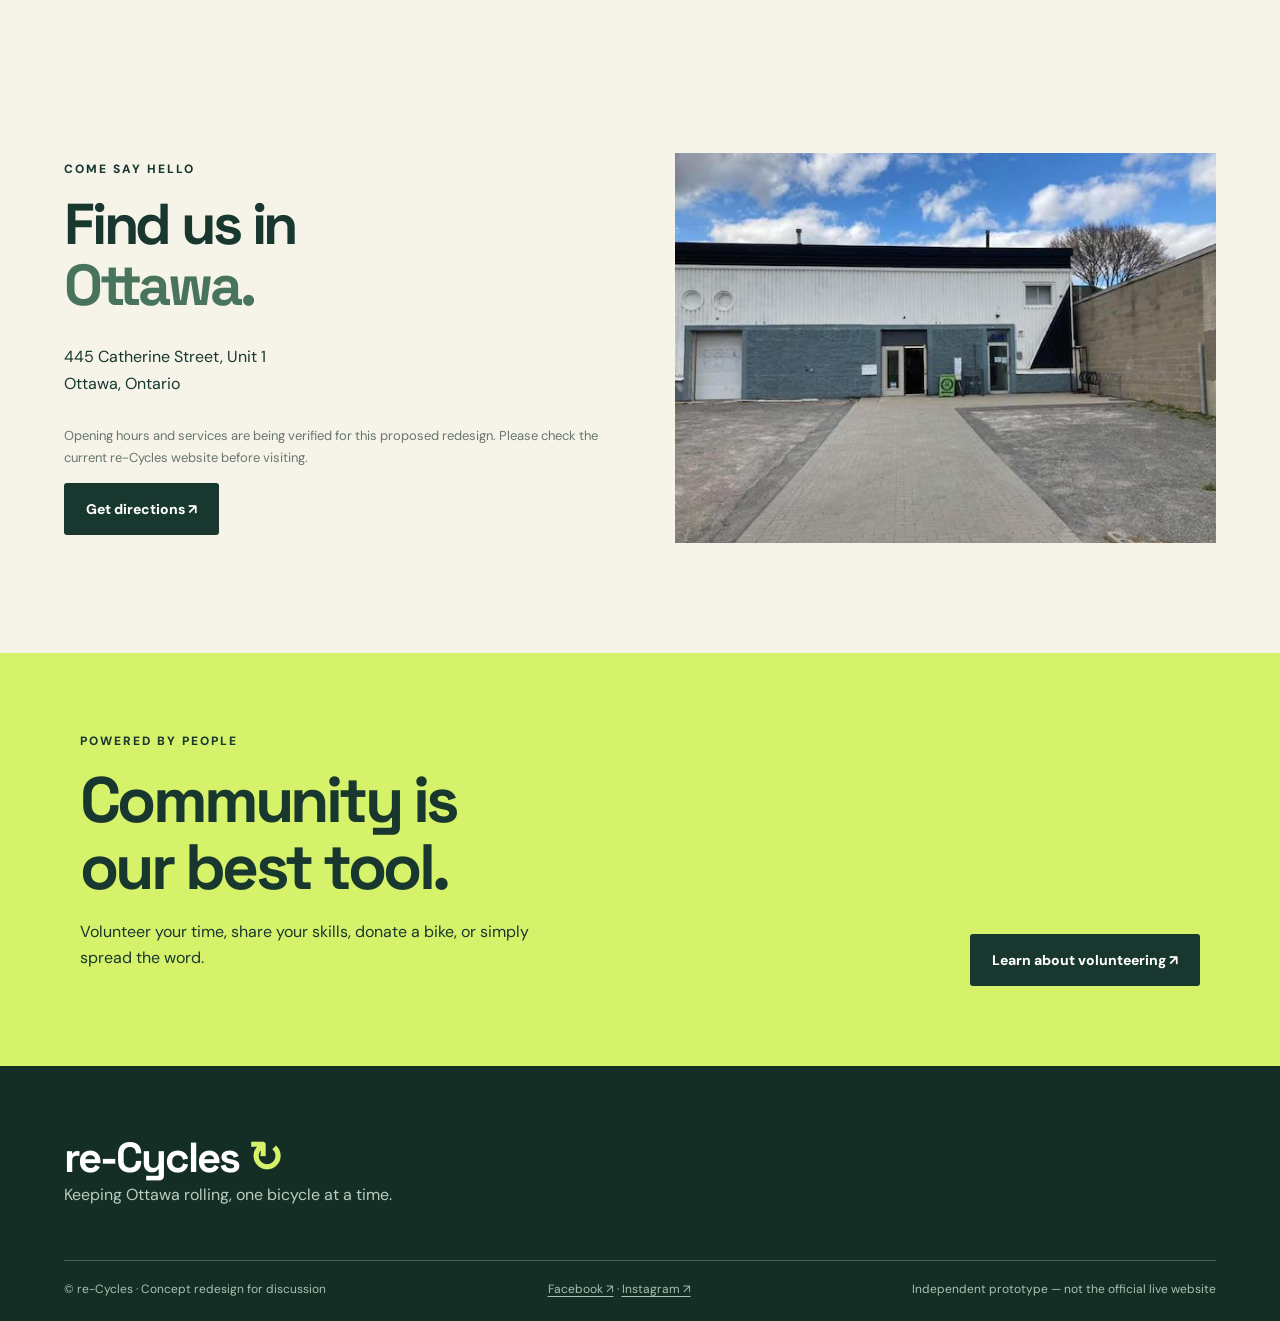
==== commit cbf4b4c5: "Add files via upload" ====
--- a/index.html
+++ b/index.html
@@ -2,7 +2,7 @@
 <html lang="en"><head><meta charset="utf-8"><meta name="viewport" content="width=device-width,initial-scale=1"><meta name="description" content="re-Cycles is Ottawa's community bicycle recycling and DIY repair shop."><title>re-Cycles | Community Bicycle Shop</title><link rel="stylesheet" href="style.css"></head><body>
 <div class="demo-banner" role="note"><strong>Website redesign preview</strong><span>Demonstration only — information, services and hours require confirmation. <a href="https://re-cycles.ca/" target="_blank" rel="noopener noreferrer">Visit the current official website ↗</a></span></div>
 
-<header class="site-header"><a class="brand" href="index.html"><span class="brand-icon">↻</span><span>re<span class="hyphen">-</span>Cycles<small>COMMUNITY BICYCLE SHOP</small></span></a><button class="menu-toggle" type="button" aria-expanded="false" aria-controls="main-nav">Menu ☰</button><nav id="main-nav"><a href="index.html aria-current="page">>Home</a><a href="about.html">About</a><a href="bikes.html">Bikes & parts</a><a href="diy.html">DIY repair</a><a href="donate.html">Donate</a><a href="volunteer.html">Volunteer</a><a href="visit.html">Visit</a><a href="faq.html">FAQ</a><a href="resources.html">Resources</a></nav></header>
+<header class="site-header"><a class="brand" href="index.html"><span class="brand-icon">↻</span><span>re<span class="hyphen">-</span>Cycles<small>COMMUNITY BICYCLE SHOP</small></span></a><button class="menu-toggle" type="button" aria-expanded="false" aria-controls="main-nav">Menu ☰</button><nav id="main-nav"><a href="index.html" aria-current="page">Home</a><a href="about.html">About</a><a href="bikes.html">Bikes & parts</a><a href="diy.html">DIY repair</a><a href="donate.html">Donate</a><a href="volunteer.html">Volunteer</a><a href="visit.html">Visit</a><a href="faq.html">FAQ</a><a href="resources.html">Resources</a></nav></header>
 <main><section class="mobile-actions" aria-label="Quick links"><a href="visit.html">⌖<span>Visit the shop</span></a><a href="bikes.html">🚲<span>Get a bike</span></a><a href="diy.html">🔧<span>Fix your bike</span></a><a href="donate.html">♡<span>Donate</span></a></section><section class="hero"><div class="hero-copy"><div class="eyebrow"><span class="dot"></span> OTTAWA'S COMMUNITY BIKE SHOP</div><h1>Good bikes.<br>Good people.<br><em>Less waste.</em></h1><p>We give bicycles and bike parts another life — making cycling more affordable, accessible, and fun for our community.</p><div class="hero-actions"><a class="button button-dark" href="bikes.html">Explore what we do <span>↗</span></a><a class="text-link" href="visit.html">Find the shop →</a></div></div><div class="hero-photo"><img src="images/445bikes.jpg" alt="Rows of bicycles at the re-Cycles workshop"><div class="photo-sticker">KEEP<br>BIKES<br>ROLLING! <span>✳</span></div></div></section>
 <div class="ticker"><span>REUSE MORE</span><b>✳</b><span>RIDE MORE</span><b>✳</b><span>WASTE LESS</span><b>✳</b><span>BUILD COMMUNITY</span><b>✳</b></div>
 <section class="section" id="what-we-do"><div class="section-top"><div><div class="eyebrow">THE SHOP</div><h2>A little bike shop.<br><em>A lot of possibilities.</em></h2></div><p>Whether you're looking for an affordable ride, have a bike to donate, or want to learn to fix your own, there's a place for you here.</p></div><div class="service-grid"><article class="service-card" id="find-bike"><div class="service-image"><img src="images/bikes.jpg" alt="Used bicycles"><span class="number">01</span></div><div class="service-body"><h3>Find a bike</h3><p>Affordable, recycled bicycles and useful parts to get you rolling.</p><a href="visit.html">Visit the shop <span>↗</span></a></div></article><article class="service-card" id="donate-bike"><div class="service-image"><img src="images/parts.jpg" alt="Reclaimed bicycle parts"><span class="number">02</span></div><div class="service-body"><h3>Give a bike</h3><p>Have an unwanted bicycle or spare parts? Help us give them another life.</p><a href="donate.html">Donation information <span>↗</span></a></div></article><article class="service-card" id="fix-bike"><div class="service-image"><img src="images/445inside1.jpg" alt="Inside the re-Cycles community bicycle workshop"><span class="number">03</span></div><div class="service-body"><h3>Fix a bike</h3><p>Our DIY repair tradition puts tools, knowledge, and confidence in your hands.</p><a href="diy.html">Ask about DIY access <span>↗</span></a></div></article></div><p class="note">Prototype note: Current bike sales, parts availability, DIY access, and shop hours must be confirmed before publication.</p></section>
--- a/style.css
+++ b/style.css
@@ -44,3 +44,26 @@
   .mobile-actions a[aria-current="page"] { background:var(--lime); border-color:#8daa45; box-shadow:inset 0 0 0 1px #8daa45; }
   .site-header nav a[aria-current="page"] { background:#e7ebd9; text-decoration:underline; text-underline-offset:4px; }
 }
+
+/* Version 4.3 — narrow phone header and compact page introductions */
+@media (max-width:850px) {
+  .site-header { flex-wrap:nowrap; gap:8px; padding:12px 5%; }
+  .site-header .brand { min-width:0; flex:1 1 auto; font-size:clamp(22px,6.4vw,31px); letter-spacing:-1.5px; gap:8px; white-space:nowrap; }
+  .site-header .brand-icon { flex:0 0 42px; height:42px; width:42px; font-size:35px; }
+  .site-header .brand small { font-size:clamp(6px,1.7vw,9px); letter-spacing:1.4px; }
+  .site-header .menu-toggle { flex:0 0 auto; min-width:0; min-height:44px; padding:9px 11px; font-size:13px; white-space:nowrap; }
+  .site-header nav { position:absolute; top:100%; left:0; right:0; z-index:10; background:var(--cream); border-top:1px solid #cbd6bf; box-shadow:0 8px 14px #18372e20; }
+  .site-header { position:relative; }
+  .sub-hero { padding:28px 6% 35px; }
+  .sub-hero h1 { margin:12px 0; }
+  .sub-hero p { margin-bottom:0; }
+  .hero-copy { padding-top:34px; }
+  .hero-copy h1 { margin-top:18px; }
+}
+@media (max-width:380px) {
+  .site-header { padding-left:4%; padding-right:4%; }
+  .site-header .brand { font-size:23px; }
+  .site-header .brand-icon { flex-basis:38px; width:38px; height:38px; font-size:31px; }
+  .site-header .brand small { font-size:6px; letter-spacing:1px; }
+  .site-header .menu-toggle { padding:8px; }
+}
